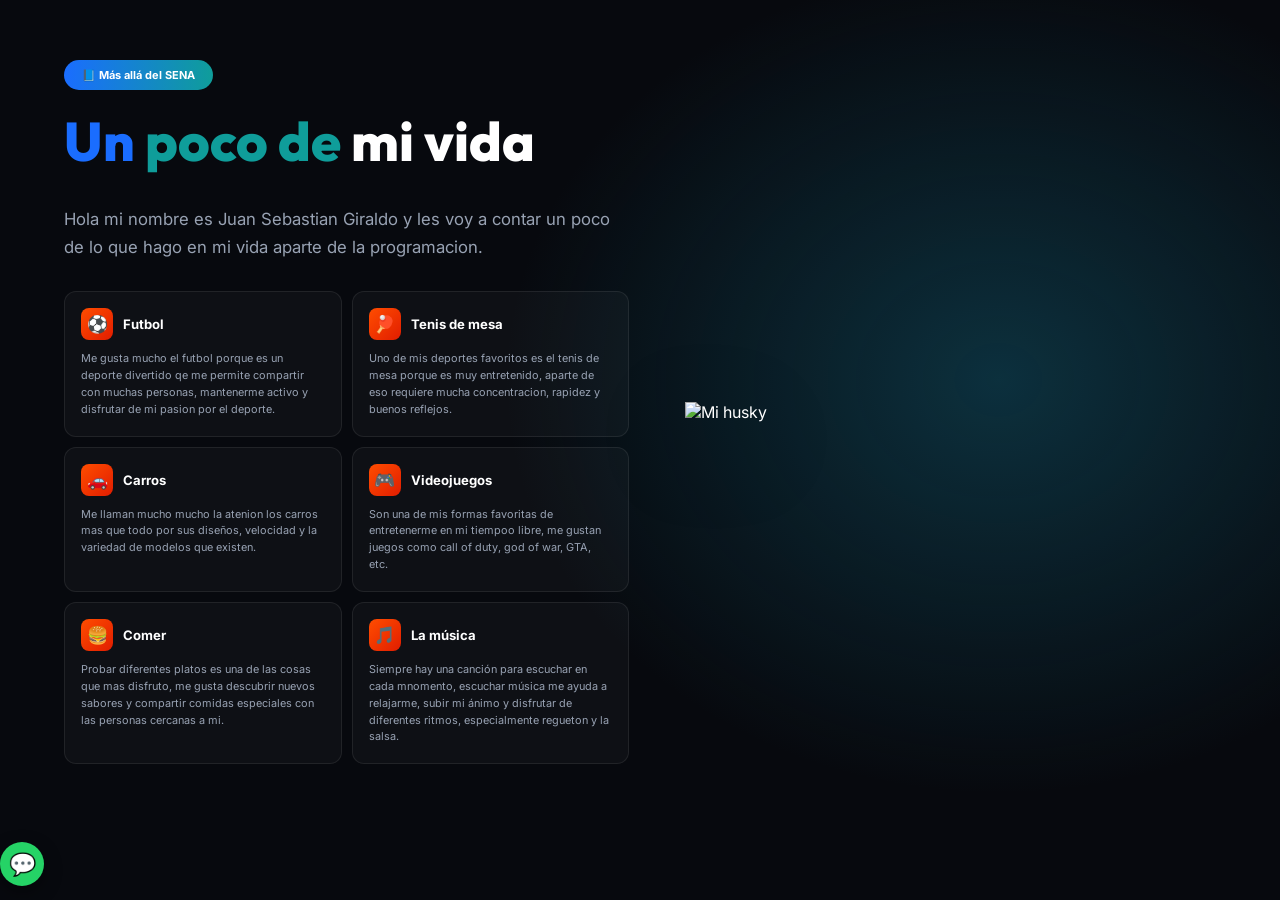
==== mi_pagina/index.html @ c2432598 "todos los proyectos" ====
<!DOCTYPE html>
<html lang="es">
<head>
<meta charset="UTF-8">
<meta name="viewport" content="width=device-width, initial-scale=1">
<title>Un poco de mi vida</title>

<!-- Tipografías: Inter (texto) + Outfit (título) -->
<link rel="preconnect" href="https://fonts.googleapis.com">
<link href="https://fonts.googleapis.com/css2?family=Inter:wght@400;500;700&family=Outfit:wght@800&display=swap" rel="stylesheet">

<!-- Estilos: archivo CSS externo -->
<link rel="stylesheet" href="style.css">
</head>

<body>

<section class="life" id="vida">
  <div class="life__inner">

    <!-- ================= COLUMNA IZQUIERDA ================= -->
    <div class="life__text">

      <span class="badge">📘 Más allá del SENA</span>

      <h2 class="life__title">
        <span class="t-blue">Un</span>
        <span class="t-teal">poco de</span>
        <span class="t-white">mi vida</span>
      </h2>

      <p class="life__intro">
        Hola mi nombre es Juan Sebastian Giraldo y les voy a contar un poco de lo que hago en mi vida aparte de la programacion.
      </p>

      <div class="cards">

        <!-- TARJETA 1: Cocina & Coctelería -->
        <article class="card">
          <div class="card__head">
            <span class="card__icon">⚽</span>
            <h3 class="card__title">Futbol</h3>
          </div>
          <p class="card__text">Me gusta mucho el futbol porque es un deporte divertido qe me permite compartir con muchas personas, mantenerme activo y disfrutar de mi pasion por el deporte.</p>
          <!-- 🖼️ IMAGEN 1 (burbuja de futbol) -->
          <div class="bubble"><img src="./images/futbol.jfif" alt="Futbolito"></div>
        </article>

        <!-- TARJETA 2: tenis de mesa -->
        <article class="card">
          <div class="card__head">
            <span class="card__icon">🏓</span>
            <h3 class="card__title">Tenis de mesa</h3>
          </div>
          <p class="card__text">Uno de mis deportes favoritos es el tenis de mesa porque es muy entretenido, aparte de eso requiere mucha concentracion, rapidez y buenos reflejos.</p>
          <!-- 🖼️ IMAGEN 2 (burbuja de pong pong) -->
          <div class="bubble"><img src="./images/tenisdemesa.jfif" alt="Ping pong"></div>
        </article>

        <!-- TARJETA 3: Carros -->
        <article class="card">
          <div class="card__head">
            <span class="card__icon">🚗</span>
            <h3 class="card__title">Carros</h3>
          </div>
          <p class="card__text">Me llaman mucho mucho la atenion los carros mas que todo por sus diseños, velocidad y la variedad de modelos que existen.</p>
          <!-- 🖼️ IMAGEN 3 (burbuja de carros) -->
          <div class="bubble"><img src="./images/carros.jfif" alt="Carros"></div>
        </article>

        <!-- TARJETA 4: videojuegos-->
        <article class="card">
          <div class="card__head">
            <span class="card__icon">🎮</span>
            <h3 class="card__title">Videojuegos</h3>
          </div>
          <p class="card__text">Son una de mis formas favoritas de entretenerme en mi tiempoo libre, me gustan juegos como call of duty, god of war, GTA, etc.</p>
          <!-- 🖼️ IMAGEN 4 (burbuja de videojuegos) -->
          <div class="bubble"><img src="./images/videojuegos.jfif" alt="Jueguitos"></div>
        </article>

        <!-- TARJETA 5: comer-->
        <article class="card">
          <div class="card__head">
            <span class="card__icon">🍔</span>
            <h3 class="card__title">Comer</h3>
          </div>
          <p class="card__text">Probar diferentes platos es una de las cosas que mas disfruto, me gusta descubrir nuevos sabores y compartir comidas especiales con las personas cercanas a mi.</p>
          <!-- 🖼️ IMAGEN 5 (comer) -->
          <div class="bubble"><img src="./images/comida.jfif" alt="Comer"></div>
        </article>

        <!-- TARJETA 6: musica -->
        <article class="card">
          <div class="card__head">
            <span class="card__icon">🎵</span>
            <h3 class="card__title">La música</h3>
          </div>
          <p class="card__text">Siempre hay una canción para escuchar en cada mnomento, escuchar música me ayuda a relajarme, subir mi ánimo y disfrutar de diferentes ritmos, especialmente regueton y la salsa.</p>
          <!-- 🖼️ IMAGEN 6 (musica) -->
          <div class="bubble"><img src="./images/musica.jfif" alt="Musica"></div>
        </article>

      </div><!-- /cards -->
    </div><!-- /life__text -->

    
    <div class="foto">

      <!-- 🖼️ IMAGEN PRINCIPAL-->
      <img class="foto__main" src="./images/foto1.jpeg" alt="Mi husky">

      <!-- 🖼️ IMAGEN 7 burbuja -->
      <div class="bubble"><img src="./images/foto2.jpeg" alt="Foto real de mi perro"></div>
    </div>

  </div><!-- /life__inner -->
</section>

<!-- Botón de WhatsApp: cambia el número (con código de país, sin + ni espacios) -->
<a class="whatsapp" href="https://wa.me/573000000000" target="_blank" rel="noopener" aria-label="WhatsApp">💬</a>

<!-- Lógica: archivo JS externo -->
<script src="scrip.js"></script>
</body>
</html>
---- mi_pagina/style.css ----
:root {
  --bg: #07090e;                      /* fondo general */
  --card-bg: rgba(255,255,255,.03);   /* fondo de las tarjetas */
  --card-border: rgba(255,255,255,.08);
  --text: #ffffff;
  --muted: #98a2b3;                   /* texto secundario */
  --blue: #1a6dff;                    /* "Un"  */
  --teal: #0f9d9a;                    /* "poco de" */
  --icon-grad: linear-gradient(135deg,#ff4d00,#e11d00); /* cuadro naranja del icono */
  --bubble: 118px;                    /* tamaño de las burbujas de las tarjetas */
}


* { box-sizing: border-box; margin: 0; padding: 0; }
body {
  font-family: 'Inter', sans-serif;
  background: var(--bg);
  color: var(--text);
  min-height: 100vh;
}

.life {
  position: relative;
  padding: 60px 5vw 80px;
  overflow: hidden;
  background:
    radial-gradient(ellipse 55% 70% at 78% 45%, rgba(16,80,100,.55), transparent 70%),
    var(--bg);
}


.life__inner {
  max-width: 1200px;
  margin: 0 auto;
  display: grid;
  grid-template-columns: 1.05fr 1fr;
  gap: 40px;
  align-items: center;
}

.badge {
  display: inline-flex; align-items: center; gap: 8px;
  padding: 8px 18px; border-radius: 999px;
  background: linear-gradient(90deg,#1a6dff,#0f9d9a);
  font-size: 11px; font-weight: 700;
  margin-bottom: 22px;
}

.life__title {
  font-family: 'Outfit', sans-serif;
  font-weight: 800;
  font-size: clamp(2.4rem, 5vw, 3.4rem);
  line-height: 1.1;
}
/* Cada parte del título con su color */
.t-blue  { color: var(--blue); }
.t-teal  { color: var(--teal); }
.t-white { color: #fff; }

.life__intro {
  margin: 34px 0 30px;
  max-width: 560px;
  color: var(--muted);
  font-size: 1.05rem;
  line-height: 1.65;
}

.cards {
  display: grid;
  grid-template-columns: repeat(2, 1fr);
  gap: 10px;
  max-width: 565px;
}

.card {
  position: relative;              /* necesario para ubicar la burbuja */
  padding: 16px 16px 18px;
  background: var(--card-bg);
  border: 1px solid var(--card-border);
  border-radius: 12px;
  min-height: 114px;
  cursor: default;
  transition: border-color .3s, background .3s, transform .3s;
}
.card:hover {
  border-color: rgba(255,90,30,.45);
  background: rgba(255,255,255,.055);
  transform: translateY(-3px);
}

.card__head { display: flex; align-items: center; gap: 10px; margin-bottom: 10px; }

/* Cuadro naranja con emoji */
.card__icon {
  width: 32px; height: 32px; flex: none;
  display: grid; place-items: center;
  border-radius: 8px;
  background: var(--icon-grad);
  font-size: 17px;
}
.card__title { font-size: .82rem; font-weight: 700; }
.card__text  { font-size: .68rem; line-height: 1.55; color: var(--muted); }

/*
BURBUJA REDONDA (mini imagen al pasar el cursor)
- Se usa la MISMA clase para las tarjetas y para el perro.- Por defecto está oculta (opacity 0 y escala 0.4).
*/
.bubble {
  position: absolute;
  width: var(--bubble); height: var(--bubble);
  border-radius: 50%;
  overflow: hidden;
  border: 4px solid #0d1a22;                  /* aro oscuro como en la imagen */
  box-shadow: 0 10px 30px rgba(0,0,0,.6), 0 0 0 1px rgba(255,255,255,.12);
  background: #16222b;
  opacity: 0;
  transform: scale(.4);
  transform-origin: bottom left;
  pointer-events: none;                       /* no estorba al cursor */
  transition: opacity .3s ease, transform .4s cubic-bezier(.34,1.56,.64,1);
  z-index: 5;
}
.bubble img { width: 100%; height: 100%; object-fit: cover; display: block; }

/* Burbuja de cada TARJETA: sale en la esquina superior derecha */
.card .bubble { top: -46px; right: -22px; transform-origin: bottom left; }

/* Se muestra al pasar el cursor por la tarjeta */
.card:hover .bubble { opacity: 1; transform: scale(1); }

.foto { position: relative; display: grid; place-items: center; }

.foto__main {
  width: min(100%, 520px);
  filter: drop-shadow(0 25px 40px rgba(0,0,0,.55));
  transition: transform .5s ease;
}
.foto:hover .foto__main { transform: scale(1.03) rotate(-1deg); }


.foto .bubble {
  --bubble: 190px;
  left: 4%; top: 36%;
  transform-origin: right center;
}
.foto:hover .bubble { opacity: 1; transform: scale(1); }


.whatsapp {
  position: fixed; left: 0; bottom: 14px;
  width: 44px; height: 44px; border-radius: 50%;
  background: #25d366; color: #fff;
  display: grid; place-items: center;
  font-size: 22px; text-decoration: none;
  box-shadow: 0 6px 18px rgba(0,0,0,.4);
  z-index: 20;
}

.img-fallback {
  display: grid; place-items: center;
  width: 100%; height: 100%;
  background: linear-gradient(135deg,#243746,#101b24);
  color: #8fa3b3; font-size: 11px; text-align: center; padding: 8px;
}

@media (max-width: 900px) {
  .life__inner { grid-template-columns: 1fr; }
  .foto { order: -1; }                           /* perro arriba en móvil */
}
@media (max-width: 520px) {
  .cards { grid-template-columns: 1fr; }
}
/* Respeta a quien desactiva animaciones */
@media (prefers-reduced-motion: reduce) {
  * { transition: none !important; }
}
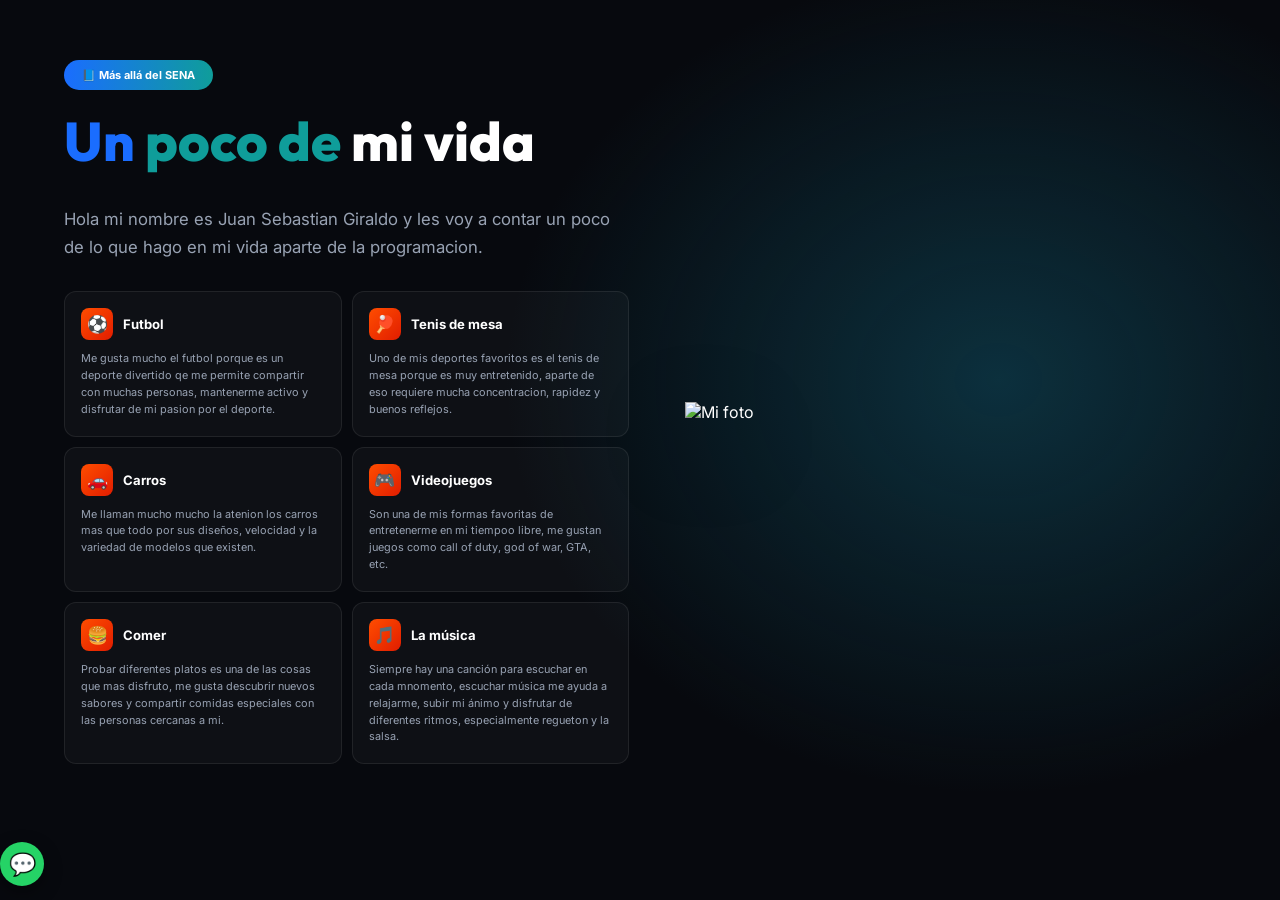
==== commit 6882bc52: "actividades completadas" ====
--- a/mi_pagina/index.html
+++ b/mi_pagina/index.html
@@ -108,10 +108,10 @@
     <div class="foto">
 
       <!-- 🖼️ IMAGEN PRINCIPAL-->
-      <img class="foto__main" src="./images/foto1.jpeg" alt="Mi husky">
+      <img class="foto__main" src="./images/foto1.jpeg" alt="Mi foto">
 
       <!-- 🖼️ IMAGEN 7 burbuja -->
-      <div class="bubble"><img src="./images/foto2.jpeg" alt="Foto real de mi perro"></div>
+      <div class="bubble"><img src="./images/foto2.jpeg" alt="Foto2"></div>
     </div>
 
   </div><!-- /life__inner -->
